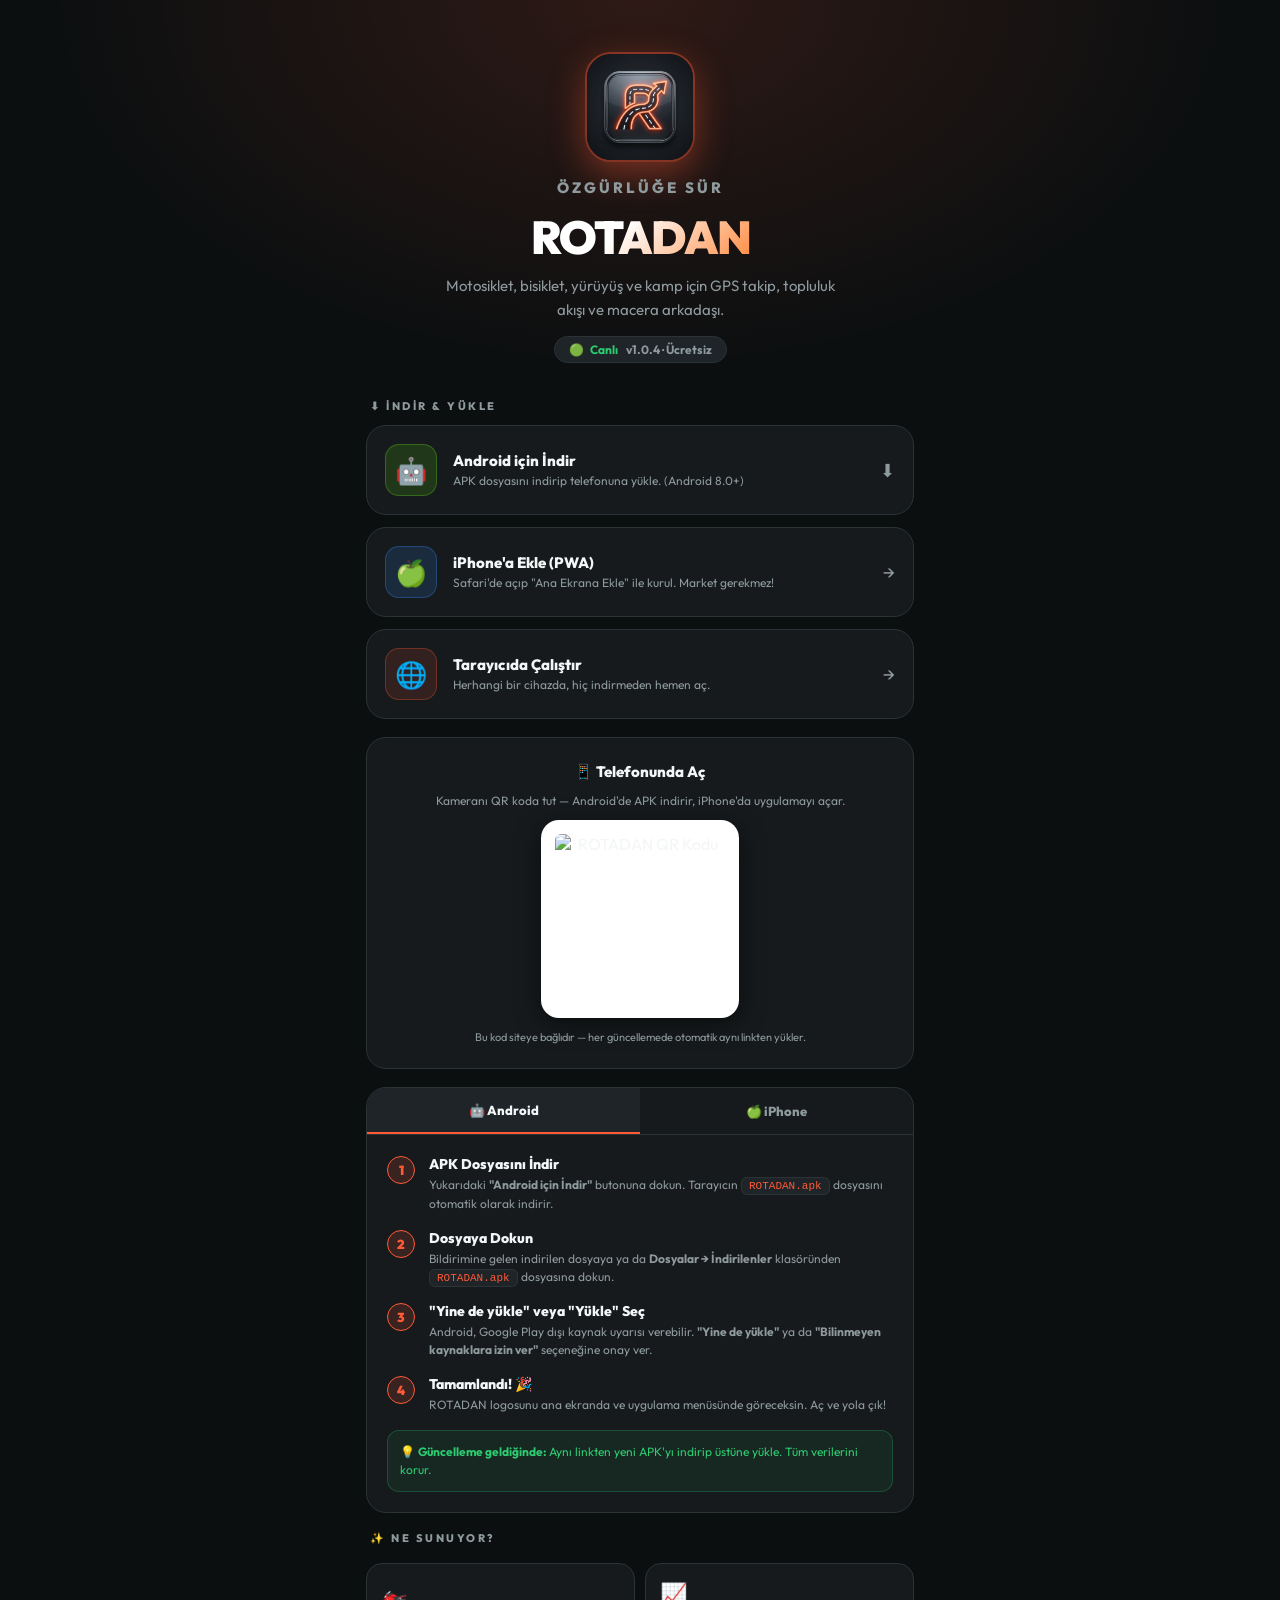
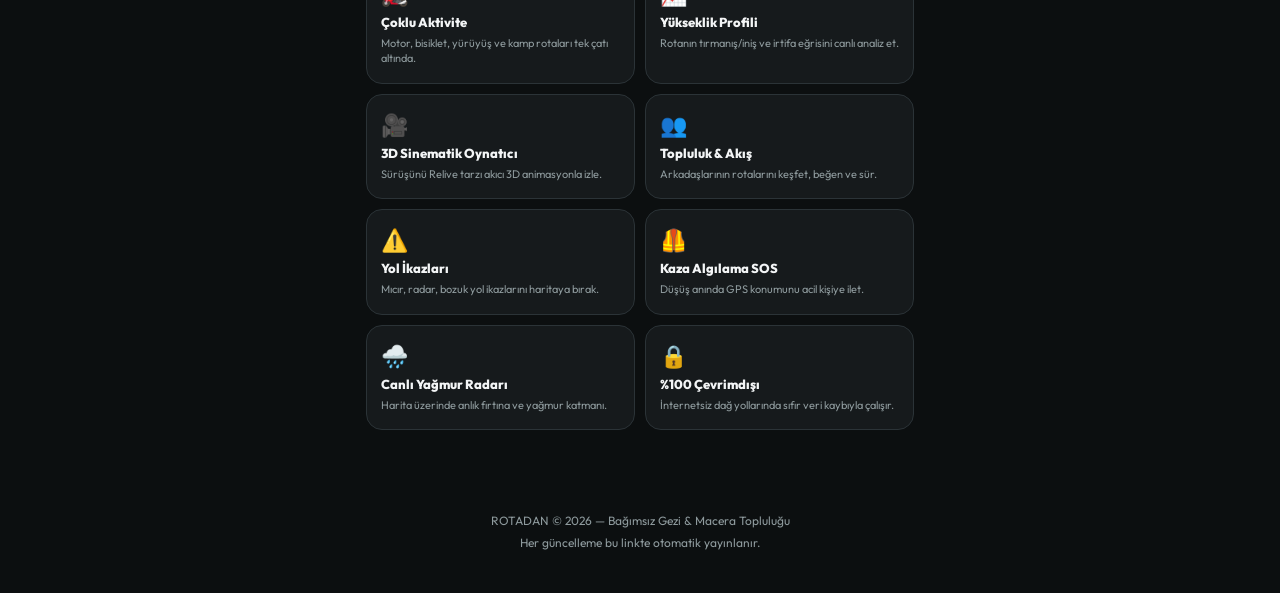
==== indir.html @ 76fcc4c5 "ROTADAN v1.0.4 — Canlı Yayın" ====
<!doctype html>
<html lang="tr">
  <head>
    <meta charset="UTF-8" />
    <meta name="viewport" content="width=device-width, initial-scale=1, viewport-fit=cover" />
    <meta name="theme-color" content="#0c0f10" />
    <meta name="description" content="Motosiklet, bisiklet, yürüyüş ve kamp için GPS takip ve sosyal rota keşif uygulaması. Android ve iPhone'a ücretsiz yükle." />
    <meta property="og:title" content="ROTADAN – Uygulamayı Yükle" />
    <meta property="og:description" content="GPS rota takip, topluluk akışı, kaza algılama ve çok daha fazlası. Android ve iPhone için ücretsiz!" />
    <meta property="og:image" content="icons/icon-512.png" />
    <title>ROTADAN – Uygulamayı Yükle</title>
    <link rel="icon" type="image/png" href="icons/favicon.png" />
    <link rel="apple-touch-icon" href="icons/apple-touch-icon.png" />
    <link rel="manifest" href="manifest.json" />
    <link rel="preconnect" href="https://fonts.googleapis.com">
    <link rel="preconnect" href="https://fonts.gstatic.com" crossorigin>
    <link href="https://fonts.googleapis.com/css2?family=Outfit:wght@300;400;600;800;900&display=swap" rel="stylesheet">
    <style>
      :root {
        --bg: #0c0f10;
        --panel: #161a1c;
        --panel-light: #1e2428;
        --border: #2b3337;
        --text: #f3f5f6;
        --muted: #8e9a9d;
        --accent: #ff5a36;
        --blue: #3b8cff;
        --green: #2ecc71;
        --font: 'Outfit', -apple-system, BlinkMacSystemFont, sans-serif;
      }
      * { box-sizing: border-box; margin: 0; padding: 0; -webkit-tap-highlight-color: transparent; }
      html, body { min-height: 100%; background: var(--bg); color: var(--text); font-family: var(--font); }

      /* HERO */
      .hero {
        background: radial-gradient(ellipse at 50% 0%, rgba(255,90,54,0.14) 0%, transparent 65%);
        padding: 52px 20px 36px;
        text-align: center;
        display: flex;
        flex-direction: column;
        align-items: center;
        gap: 14px;
      }
      .app-icon {
        width: 110px;
        height: 110px;
        border-radius: 26px;
        box-shadow: 0 12px 36px rgba(255,90,54,0.4);
        border: 2px solid rgba(255,90,54,0.45);
      }
      .hero-label {
        font-size: 11px;
        font-weight: 800;
        letter-spacing: 3px;
        color: var(--accent);
        text-transform: uppercase;
      }
      .hero h1 {
        font-size: 46px;
        font-weight: 900;
        letter-spacing: -2px;
        line-height: 1;
        background: linear-gradient(135deg, #fff 40%, #ff8c42);
        -webkit-background-clip: text;
        -webkit-text-fill-color: transparent;
      }
      .hero p {
        font-size: 15px;
        color: var(--muted);
        max-width: 400px;
        line-height: 1.6;
      }
      .version-badge {
        background: var(--panel-light);
        border: 1px solid var(--border);
        border-radius: 20px;
        padding: 5px 14px;
        font-size: 12px;
        font-weight: 700;
        color: var(--muted);
        display: inline-flex;
        align-items: center;
        gap: 6px;
      }
      .version-badge span { color: var(--green); }

      /* MAIN CONTENT */
      .container {
        max-width: 580px;
        margin: 0 auto;
        padding: 0 16px 80px;
        display: flex;
        flex-direction: column;
        gap: 18px;
      }

      /* DOWNLOAD CARDS */
      .download-section {
        display: flex;
        flex-direction: column;
        gap: 12px;
      }
      .section-label {
        font-size: 11px;
        font-weight: 800;
        letter-spacing: 2.5px;
        color: var(--muted);
        text-transform: uppercase;
        padding: 0 4px;
      }
      .dl-card {
        background: var(--panel);
        border: 1px solid var(--border);
        border-radius: 20px;
        padding: 18px 18px;
        display: flex;
        align-items: center;
        gap: 16px;
        text-decoration: none;
        color: var(--text);
        transition: transform 0.15s, background 0.15s;
        cursor: pointer;
      }
      .dl-card:active { transform: scale(0.98); background: var(--panel-light); }
      .dl-card-icon {
        width: 52px;
        height: 52px;
        border-radius: 14px;
        display: flex;
        align-items: center;
        justify-content: center;
        font-size: 26px;
        flex-shrink: 0;
      }
      .dl-card-icon.android { background: rgba(100,221,23,0.15); border: 1px solid rgba(100,221,23,0.3); }
      .dl-card-icon.ios { background: rgba(59,140,255,0.15); border: 1px solid rgba(59,140,255,0.3); }
      .dl-card-icon.web { background: rgba(255,90,54,0.12); border: 1px solid rgba(255,90,54,0.3); }
      .dl-card-text h3 { font-size: 15px; font-weight: 800; margin-bottom: 3px; }
      .dl-card-text p { font-size: 12px; color: var(--muted); line-height: 1.4; }
      .dl-arrow {
        margin-left: auto;
        font-size: 18px;
        color: var(--muted);
        flex-shrink: 0;
      }

      /* QR SECTION */
      .qr-card {
        background: var(--panel);
        border: 1px solid var(--border);
        border-radius: 20px;
        padding: 24px 18px;
        display: flex;
        flex-direction: column;
        align-items: center;
        gap: 12px;
        text-align: center;
      }
      .qr-card h3 { font-size: 15px; font-weight: 800; }
      .qr-card p { font-size: 12px; color: var(--muted); }
      .qr-wrapper {
        background: #fff;
        padding: 14px;
        border-radius: 18px;
        box-shadow: 0 6px 24px rgba(0,0,0,0.5);
      }
      .qr-wrapper img { display: block; width: 170px; height: 170px; border-radius: 6px; }

      /* HOW TO INSTALL TABS */
      .install-card {
        background: var(--panel);
        border: 1px solid var(--border);
        border-radius: 20px;
        overflow: hidden;
      }
      .install-tabs {
        display: grid;
        grid-template-columns: 1fr 1fr;
        border-bottom: 1px solid var(--border);
      }
      .tab-btn {
        padding: 14px;
        background: none;
        border: none;
        color: var(--muted);
        font-family: var(--font);
        font-size: 13px;
        font-weight: 800;
        cursor: pointer;
        transition: color 0.15s, background 0.15s;
        display: flex;
        align-items: center;
        justify-content: center;
        gap: 6px;
      }
      .tab-btn.active {
        background: var(--panel-light);
        color: var(--text);
        border-bottom: 2px solid var(--accent);
      }
      .tab-pane { display: none; padding: 20px; }
      .tab-pane.active { display: block; }
      .step {
        display: flex;
        gap: 14px;
        align-items: flex-start;
        margin-bottom: 16px;
      }
      .step:last-child { margin-bottom: 0; }
      .step-num {
        width: 28px;
        height: 28px;
        border-radius: 50%;
        background: rgba(255,90,54,0.15);
        border: 1.5px solid var(--accent);
        color: var(--accent);
        font-size: 13px;
        font-weight: 900;
        display: flex;
        align-items: center;
        justify-content: center;
        flex-shrink: 0;
        margin-top: 1px;
      }
      .step-text h4 { font-size: 14px; font-weight: 800; margin-bottom: 3px; }
      .step-text p { font-size: 12px; color: var(--muted); line-height: 1.5; }
      .step-text code {
        background: var(--panel-light);
        border: 1px solid var(--border);
        padding: 2px 7px;
        border-radius: 6px;
        font-size: 11px;
        font-family: monospace;
        color: var(--accent);
      }
      .tip-box {
        background: rgba(46,204,113,0.08);
        border: 1px solid rgba(46,204,113,0.25);
        border-radius: 12px;
        padding: 12px;
        font-size: 12px;
        color: var(--green);
        line-height: 1.5;
        margin-top: 12px;
      }

      /* FEATURES */
      .feature-grid {
        display: grid;
        grid-template-columns: repeat(2, 1fr);
        gap: 10px;
      }
      .feature-item {
        background: var(--panel);
        border: 1px solid var(--border);
        border-radius: 16px;
        padding: 16px 14px;
        display: flex;
        flex-direction: column;
        gap: 6px;
      }
      .feature-item .fi-icon { font-size: 22px; }
      .feature-item h4 { font-size: 13px; font-weight: 800; }
      .feature-item p { font-size: 11px; color: var(--muted); line-height: 1.4; }

      /* FOOTER */
      footer {
        text-align: center;
        font-size: 12px;
        color: var(--muted);
        padding: 0 20px 40px;
        line-height: 1.8;
      }
      footer a { color: var(--accent); text-decoration: none; }
    </style>
  </head>
  <body>

    <!-- HERO -->
    <section class="hero">
      <img src="icons/icon-192.png" alt="ROTADAN Logo" class="app-icon" />
      <p class="hero-label">Özgürlüğe Sür</p>
      <h1>ROTADAN</h1>
      <p>Motosiklet, bisiklet, yürüyüş ve kamp için GPS takip, topluluk akışı ve macera arkadaşı.</p>
      <div class="version-badge">🟢 <span>Canlı</span> &nbsp;v1.0.4 · Ücretsiz</div>
    </section>

    <main class="container">

      <!-- İNDİR BUTONLARI -->
      <div class="download-section">
        <p class="section-label">⬇ İndir & Yükle</p>

        <!-- Android APK -->
        <a class="dl-card" href="ROTADAN.apk" download>
          <div class="dl-card-icon android">🤖</div>
          <div class="dl-card-text">
            <h3>Android için İndir</h3>
            <p>APK dosyasını indirip telefonuna yükle. (Android 8.0+)</p>
          </div>
          <span class="dl-arrow">⬇</span>
        </a>

        <!-- iPhone / iOS PWA -->
        <a class="dl-card" href="index.html" id="ios-pwa-btn">
          <div class="dl-card-icon ios">🍏</div>
          <div class="dl-card-text">
            <h3>iPhone'a Ekle (PWA)</h3>
            <p>Safari'de açıp "Ana Ekrana Ekle" ile kurul. Market gerekmez!</p>
          </div>
          <span class="dl-arrow">→</span>
        </a>

        <!-- Web -->
        <a class="dl-card" href="index.html">
          <div class="dl-card-icon web">🌐</div>
          <div class="dl-card-text">
            <h3>Tarayıcıda Çalıştır</h3>
            <p>Herhangi bir cihazda, hiç indirmeden hemen aç.</p>
          </div>
          <span class="dl-arrow">→</span>
        </a>
      </div>

      <!-- QR KOD (yalnızca masaüstünde görünür) -->
      <div class="qr-card" id="qr-section">
        <h3>📱 Telefonunda Aç</h3>
        <p>Kameranı QR koda tut — Android'de APK indirir, iPhone'da uygulamayı açar.</p>
        <div class="qr-wrapper">
          <img id="qr-img" src="" alt="ROTADAN QR Kodu" />
        </div>
        <p style="font-size:11px; color:var(--muted);">Bu kod siteye bağlıdır — her güncellemede otomatik aynı linkten yükler.</p>
      </div>

      <!-- NASIL KURULUR? -->
      <div class="install-card">
        <div class="install-tabs">
          <button class="tab-btn active" onclick="switchTab('android', this)">🤖 Android</button>
          <button class="tab-btn" onclick="switchTab('ios', this)">🍏 iPhone</button>
        </div>

        <!-- Android Kurulum -->
        <div class="tab-pane active" id="tab-android">
          <div class="step">
            <div class="step-num">1</div>
            <div class="step-text">
              <h4>APK Dosyasını İndir</h4>
              <p>Yukarıdaki <strong>"Android için İndir"</strong> butonuna dokun. Tarayıcın <code>ROTADAN.apk</code> dosyasını otomatik olarak indirir.</p>
            </div>
          </div>
          <div class="step">
            <div class="step-num">2</div>
            <div class="step-text">
              <h4>Dosyaya Dokun</h4>
              <p>Bildirimine gelen indirilen dosyaya ya da <strong>Dosyalar → İndirilenler</strong> klasöründen <code>ROTADAN.apk</code> dosyasına dokun.</p>
            </div>
          </div>
          <div class="step">
            <div class="step-num">3</div>
            <div class="step-text">
              <h4>"Yine de yükle" veya "Yükle" Seç</h4>
              <p>Android, Google Play dışı kaynak uyarısı verebilir. <strong>"Yine de yükle"</strong> ya da <strong>"Bilinmeyen kaynaklara izin ver"</strong> seçeneğine onay ver.</p>
            </div>
          </div>
          <div class="step">
            <div class="step-num">4</div>
            <div class="step-text">
              <h4>Tamamlandı! 🎉</h4>
              <p>ROTADAN logosunu ana ekranda ve uygulama menüsünde göreceksin. Aç ve yola çık!</p>
            </div>
          </div>
          <div class="tip-box">💡 <strong>Güncelleme geldiğinde:</strong> Aynı linkten yeni APK'yı indirip üstüne yükle. Tüm verilerini korur.</div>
        </div>

        <!-- iOS Kurulum -->
        <div class="tab-pane" id="tab-ios">
          <div class="step">
            <div class="step-num">1</div>
            <div class="step-text">
              <h4>Safari ile Aç</h4>
              <p>Bu sayfayı <strong>Safari tarayıcısında</strong> açmalısın. Chrome veya başka tarayıcıdan ana ekrana ekleme çalışmaz.</p>
            </div>
          </div>
          <div class="step">
            <div class="step-num">2</div>
            <div class="step-text">
              <h4>"iPhone'a Ekle (PWA)" Butonuna Dokun</h4>
              <p>Yukarıdaki mavi butona dokun. Uygulama uygulamasının ana sayfası Safari'de açılır.</p>
            </div>
          </div>
          <div class="step">
            <div class="step-num">3</div>
            <div class="step-text">
              <h4>Paylaş → Ana Ekrana Ekle</h4>
              <p>Safari'de alttaki araç çubuğundan <strong>Paylaş ⬆</strong> ikonuna dokun. Açılan menüden <strong>"Ana Ekrana Ekle"</strong>yi seç.</p>
            </div>
          </div>
          <div class="step">
            <div class="step-num">4</div>
            <div class="step-text">
              <h4>"Ekle" Butonuna Bas</h4>
              <p>Sağ üstteki <strong>"Ekle"</strong> butonuna basınca ROTADAN logolu ikon ana ekranına eklenir.</p>
            </div>
          </div>
          <div class="tip-box">💡 <strong>iPhone'da güncellemeler:</strong> Uygulama internete bağlandığında arka planda kendini otomatik günceller — hiçbir şey yapman gerekmez!</div>
        </div>
      </div>

      <!-- ÖZELLİKLER -->
      <p class="section-label">✨ Ne Sunuyor?</p>
      <div class="feature-grid">
        <div class="feature-item">
          <span class="fi-icon">🏍️</span>
          <h4>Çoklu Aktivite</h4>
          <p>Motor, bisiklet, yürüyüş ve kamp rotaları tek çatı altında.</p>
        </div>
        <div class="feature-item">
          <span class="fi-icon">📈</span>
          <h4>Yükseklik Profili</h4>
          <p>Rotanın tırmanış/iniş ve irtifa eğrisini canlı analiz et.</p>
        </div>
        <div class="feature-item">
          <span class="fi-icon">🎥</span>
          <h4>3D Sinematik Oynatıcı</h4>
          <p>Sürüşünü Relive tarzı akıcı 3D animasyonla izle.</p>
        </div>
        <div class="feature-item">
          <span class="fi-icon">👥</span>
          <h4>Topluluk & Akış</h4>
          <p>Arkadaşlarının rotalarını keşfet, beğen ve sür.</p>
        </div>
        <div class="feature-item">
          <span class="fi-icon">⚠️</span>
          <h4>Yol İkazları</h4>
          <p>Mıcır, radar, bozuk yol ikazlarını haritaya bırak.</p>
        </div>
        <div class="feature-item">
          <span class="fi-icon">🦺</span>
          <h4>Kaza Algılama SOS</h4>
          <p>Düşüş anında GPS konumunu acil kişiye ilet.</p>
        </div>
        <div class="feature-item">
          <span class="fi-icon">🌧️</span>
          <h4>Canlı Yağmur Radarı</h4>
          <p>Harita üzerinde anlık fırtına ve yağmur katmanı.</p>
        </div>
        <div class="feature-item">
          <span class="fi-icon">🔒</span>
          <h4>%100 Çevrimdışı</h4>
          <p>İnternetsiz dağ yollarında sıfır veri kaybıyla çalışır.</p>
        </div>
      </div>

    </main>

    <footer>
      <p>ROTADAN © 2026 — Bağımsız Gezi & Macera Topluluğu</p>
      <p>Her güncelleme bu linkte otomatik yayınlanır.</p>
    </footer>

    <script>
      // Sekme geçişi
      function switchTab(name, btn) {
        document.querySelectorAll('.tab-btn').forEach(b => b.classList.remove('active'));
        document.querySelectorAll('.tab-pane').forEach(p => p.classList.remove('active'));
        btn.classList.add('active');
        document.getElementById('tab-' + name).classList.add('active');
      }

      // QR kod: mevcut sayfanın tam URL'si ile üret
      const pageUrl = window.location.href;
      document.getElementById('qr-img').src =
        'https://api.qrserver.com/v1/create-qr-code/?size=220x220&data=' +
        encodeURIComponent(pageUrl) +
        '&bgcolor=ffffff&color=0c0f10&qzone=1&margin=6';

      // Masaüstü kullanıcıysa QR göster, mobil kullanıcıysa gizle
      if (/Mobi|Android|iPhone|iPad/i.test(navigator.userAgent)) {
        document.getElementById('qr-section').style.display = 'none';
      }

      // iOS kullanıcısına özel tab aç
      if (/iPad|iPhone|iPod/.test(navigator.userAgent)) {
        document.querySelectorAll('.tab-btn').forEach(b => b.classList.remove('active'));
        document.querySelectorAll('.tab-pane').forEach(p => p.classList.remove('active'));
        document.querySelectorAll('.tab-btn')[1].classList.add('active');
        document.getElementById('tab-ios').classList.add('active');
      }
    </script>
  </body>
</html>
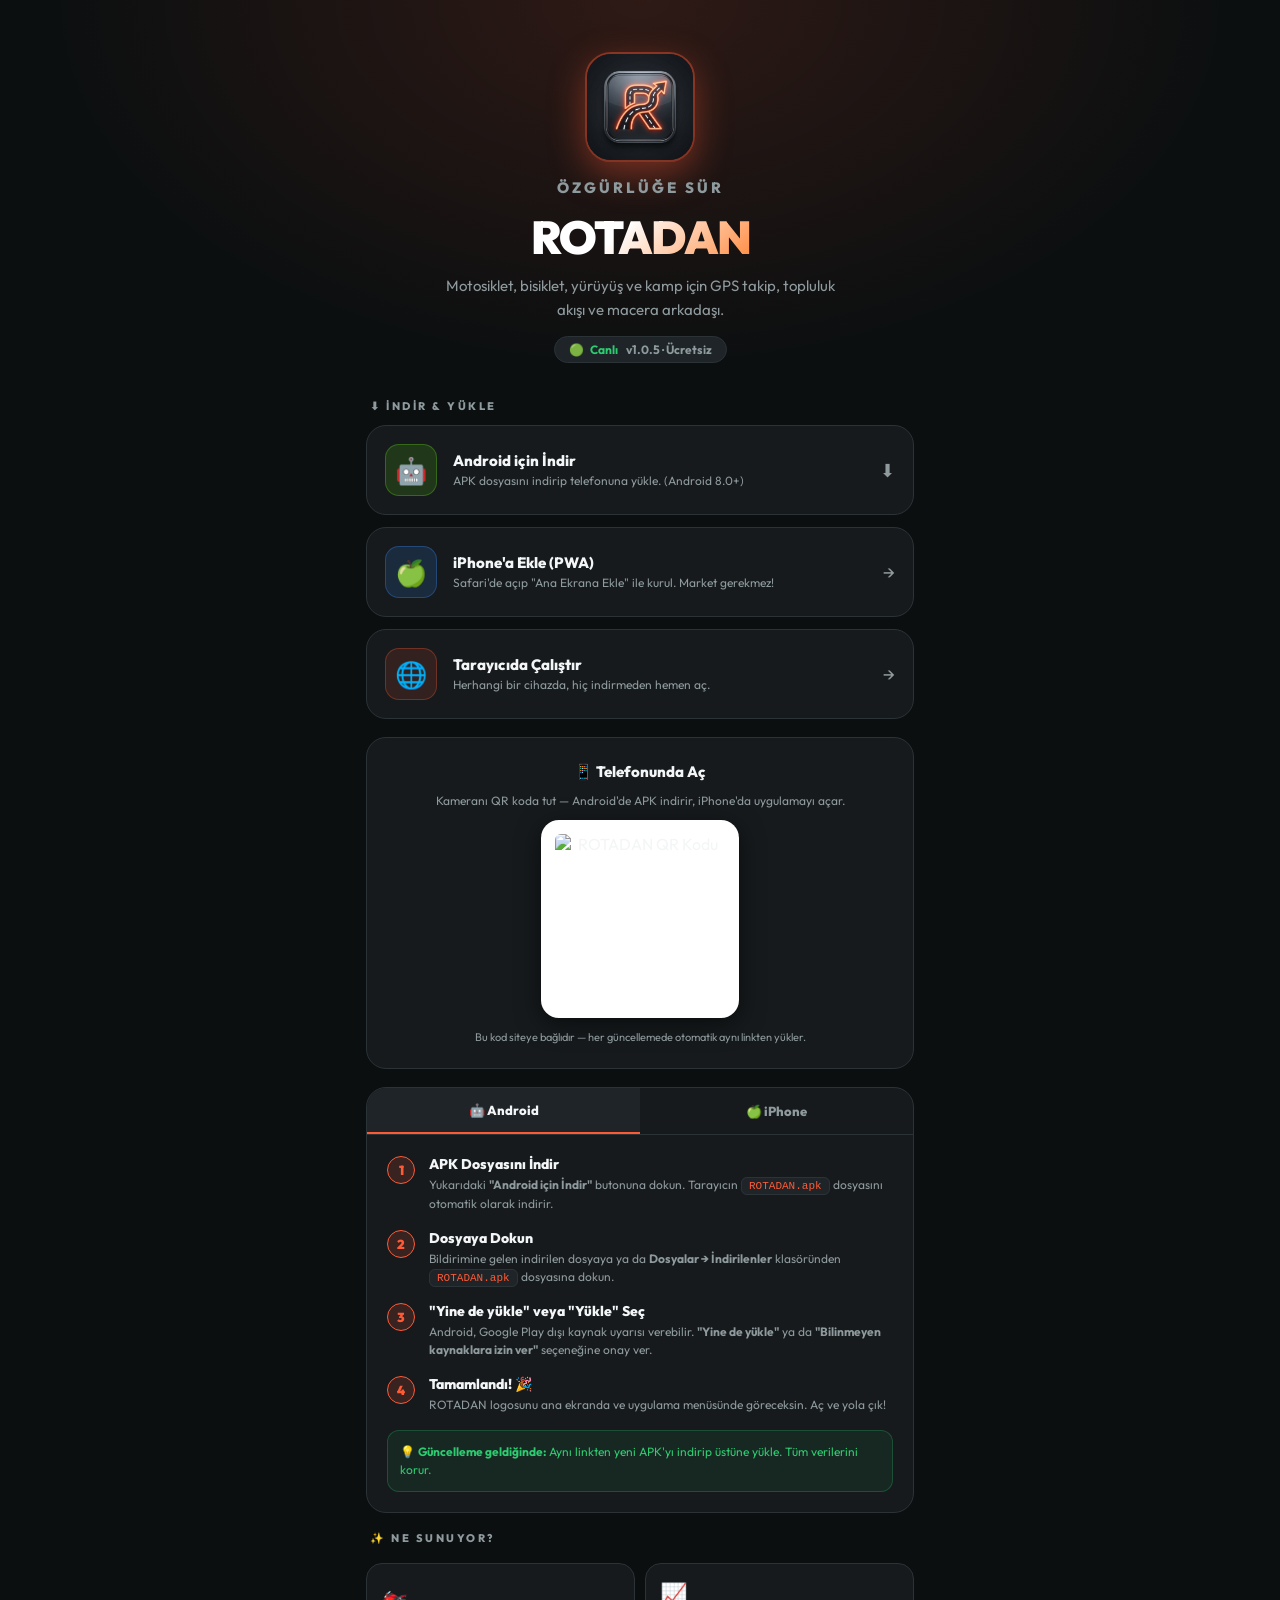
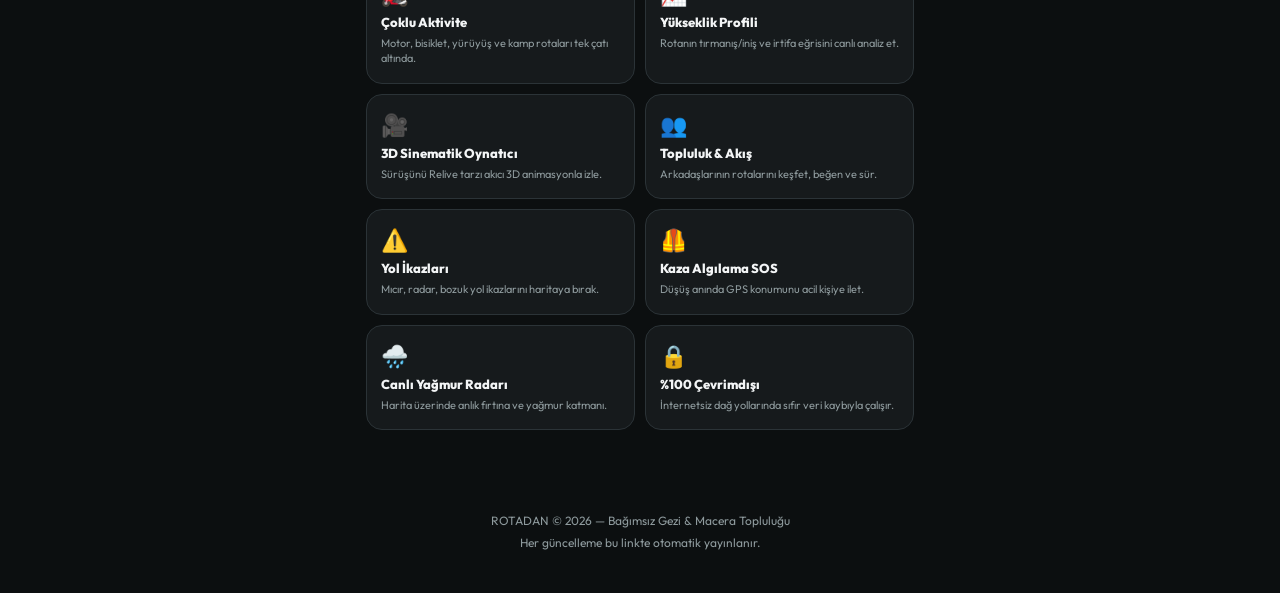
==== commit 114d167e: "ROTADAN v1.0.5 - 7 Madde Güncellemesi (3D araç simgesi, Instagram Story kartı, çok kullanıcılı siste" ====
--- a/indir.html
+++ b/indir.html
@@ -282,7 +282,7 @@
       <p class="hero-label">Özgürlüğe Sür</p>
       <h1>ROTADAN</h1>
       <p>Motosiklet, bisiklet, yürüyüş ve kamp için GPS takip, topluluk akışı ve macera arkadaşı.</p>
-      <div class="version-badge">🟢 <span>Canlı</span> &nbsp;v1.0.4 · Ücretsiz</div>
+      <div class="version-badge">🟢 <span>Canlı</span> &nbsp;v1.0.5 · Ücretsiz</div>
     </section>
 
     <main class="container">
